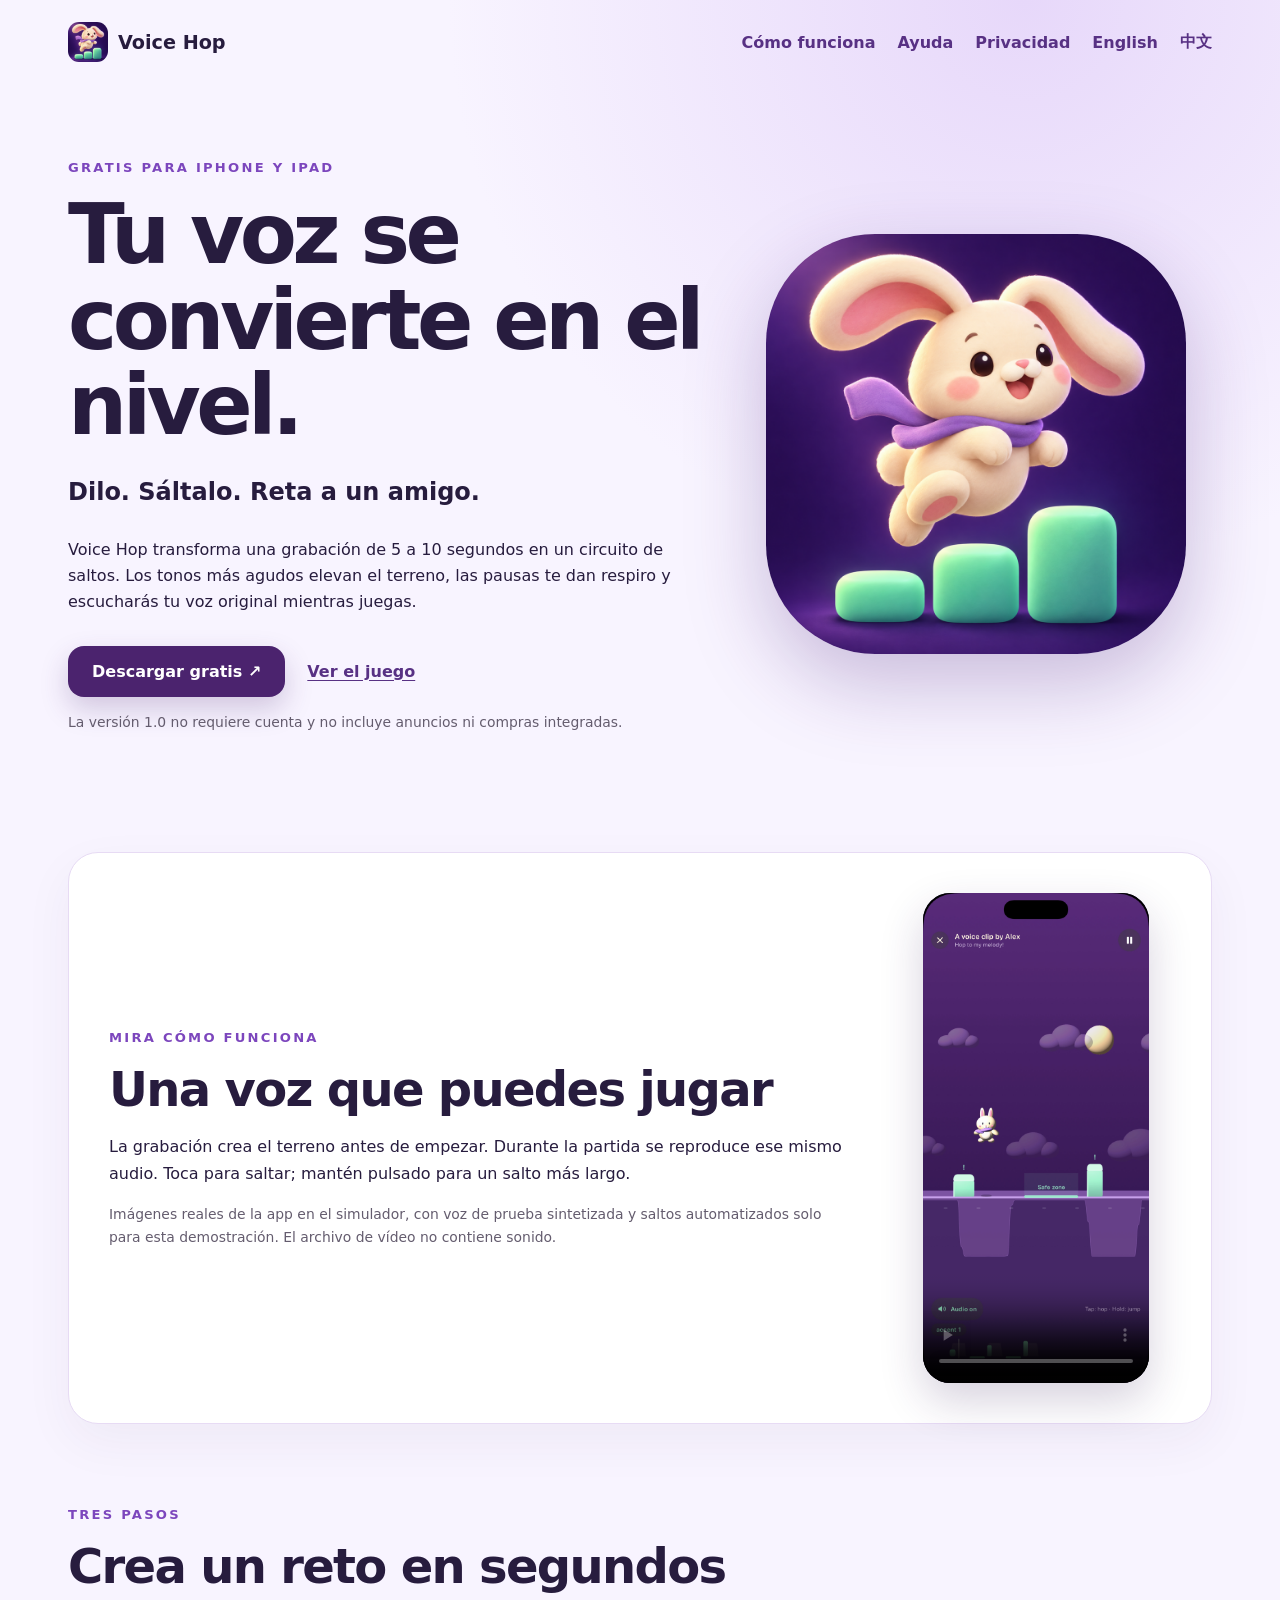
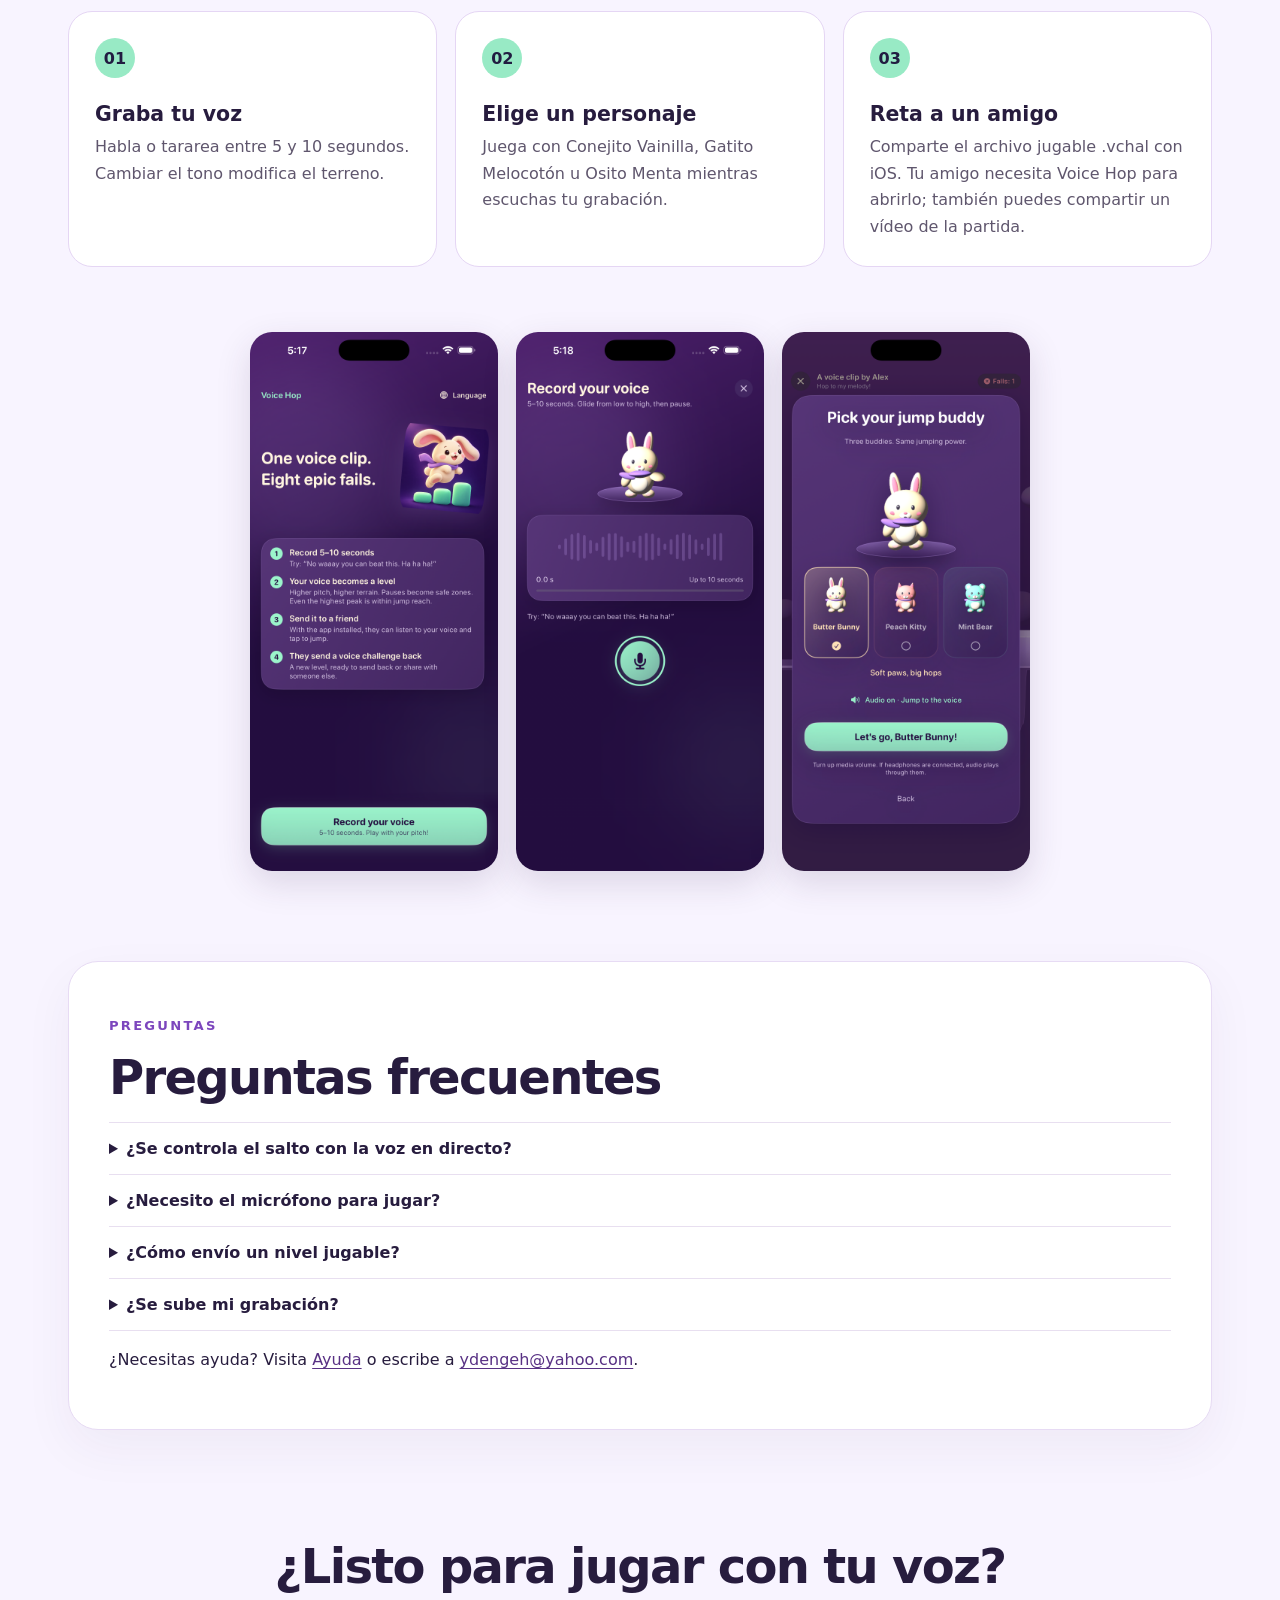
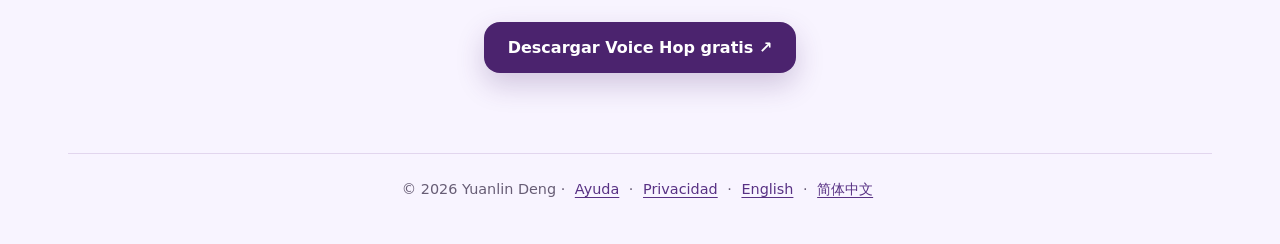
==== es/index.html @ 99a28524 "Add trilingual Voice Hop launch pages and original gameplay demo" ====
<!doctype html>
<html lang="es"><head><meta charset="utf-8"><meta name="viewport" content="width=device-width,initial-scale=1">
<title>Voice Hop — Convierte tu voz en un juego de saltos</title>
<meta name="description" content="Graba entre 5 y 10 segundos. Voice Hop convierte el tono de tu voz en un circuito de saltos, reproduce tu audio original y te permite retar a tus amigos. Gratis para iPhone y iPad.">
<link rel="canonical" href="https://lleryholmesgit.github.io/voice-hop-support/es/"><link rel="alternate" hreflang="en" href="https://lleryholmesgit.github.io/voice-hop-support/play/"><link rel="alternate" hreflang="es" href="https://lleryholmesgit.github.io/voice-hop-support/es/"><link rel="alternate" hreflang="zh-Hans" href="https://lleryholmesgit.github.io/voice-hop-support/zh/"><link rel="alternate" hreflang="x-default" href="https://lleryholmesgit.github.io/voice-hop-support/play/">
<meta property="og:type" content="website"><meta property="og:title" content="Voice Hop — Tu voz se convierte en el nivel"><meta property="og:description" content="Graba, salta y reta a un amigo. Tu tono da forma al terreno."><meta property="og:url" content="https://lleryholmesgit.github.io/voice-hop-support/es/"><meta property="og:image" content="https://lleryholmesgit.github.io/voice-hop-support/icon.png"><meta name="twitter:card" content="summary_large_image">
<link rel="icon" href="../icon.png"><link rel="stylesheet" href="../marketing.css">
<script type="application/ld+json">{"@context":"https://schema.org","@type":"MobileApplication","name":"Voice Hop","operatingSystem":"iOS, iPadOS","applicationCategory":"GameApplication","description":"Juego gratuito que convierte una grabación de voz de 5 a 10 segundos en un circuito de saltos creado a partir del tono.","image":"https://lleryholmesgit.github.io/voice-hop-support/icon.png","url":"https://apps.apple.com/us/app/voice-hop/id6814815188","downloadUrl":"https://apps.apple.com/us/app/voice-hop/id6814815188","offers":{"@type":"Offer","price":"0","priceCurrency":"USD"},"publisher":{"@type":"Person","name":"Yuanlin Deng"}}</script>
</head><body><div class="shell"><nav class="topbar" aria-label="Navegación principal"><a class="brand" href="./"><img src="../icon.png" alt="" width="40" height="40">Voice Hop</a><div><a href="#como-funciona">Cómo funciona</a><a href="../#es">Ayuda</a><a href="../privacy.html#es">Privacidad</a><a href="../play/" lang="en">English</a><a href="../zh/" lang="zh-Hans">中文</a></div></nav><main>
<section class="hero"><div class="hero-copy"><p class="eyebrow">GRATIS PARA IPHONE Y IPAD</p><h1>Tu voz se convierte en el nivel.</h1><p class="lead">Dilo. Sáltalo. Reta a un amigo.</p><p>Voice Hop transforma una grabación de 5 a 10 segundos en un circuito de saltos. Los tonos más agudos elevan el terreno, las pausas te dan respiro y escucharás tu voz original mientras juegas.</p><div class="actions"><a class="button" href="https://apps.apple.com/us/app/voice-hop/id6814815188">Descargar gratis ↗</a><a class="text-link" href="#video">Ver el juego</a></div><p class="fine">La versión 1.0 no requiere cuenta y no incluye anuncios ni compras integradas.</p></div><div class="hero-art"><img src="../icon.png" alt="Conejito Vainilla saltando por un terreno verde menta"></div></section>
<section id="video" class="panel gameplay"><div><p class="eyebrow">MIRA CÓMO FUNCIONA</p><h2>Una voz que puedes jugar</h2><p>La grabación crea el terreno antes de empezar. Durante la partida se reproduce ese mismo audio. Toca para saltar; mantén pulsado para un salto más largo.</p><p class="fine">Imágenes reales de la app en el simulador, con voz de prueba sintetizada y saltos automatizados solo para esta demostración. El archivo de vídeo no contiene sonido.</p></div><div class="video-wrap"><video controls playsinline preload="metadata" poster="../media/voice-hop-gameplay-poster.png" aria-label="Demostración de Voice Hop"><source src="../media/voice-hop-gameplay.mp4" type="video/mp4">Tu navegador no admite vídeo.</video></div></section>
<section id="como-funciona"><p class="eyebrow">TRES PASOS</p><h2>Crea un reto en segundos</h2><div class="cards"><article><span>01</span><h3>Graba tu voz</h3><p>Habla o tararea entre 5 y 10 segundos. Cambiar el tono modifica el terreno.</p></article><article><span>02</span><h3>Elige un personaje</h3><p>Juega con Conejito Vainilla, Gatito Melocotón u Osito Menta mientras escuchas tu grabación.</p></article><article><span>03</span><h3>Reta a un amigo</h3><p>Comparte el archivo jugable .vchal con iOS. Tu amigo necesita Voice Hop para abrirlo; también puedes compartir un vídeo de la partida.</p></article></div></section>
<section class="gallery" aria-label="Capturas de Voice Hop"><img src="../screenshots/01-home.png" alt="Pantalla inicial de Voice Hop"><img src="../screenshots/02-record.png" alt="Pantalla de grabación"><img src="../screenshots/03-buddies.png" alt="Selección de personajes"></section>
<section class="panel help"><p class="eyebrow">PREGUNTAS</p><h2>Preguntas frecuentes</h2><details><summary>¿Se controla el salto con la voz en directo?</summary><p>No. Primero grabas y tu voz crea el nivel. Después saltas tocando la pantalla mientras escuchas la grabación.</p></details><details><summary>¿Necesito el micrófono para jugar?</summary><p>Solo para crear un reto nuevo. Puedes jugar un reto .vchal recibido sin grabar.</p></details><details><summary>¿Cómo envío un nivel jugable?</summary><p>Comparte el archivo .vchal original mediante el menú Compartir de iOS. La otra persona necesita Voice Hop. El vídeo de repetición solo sirve para verlo.</p></details><details><summary>¿Se sube mi grabación?</summary><p>La grabación y la creación del nivel se hacen en tu dispositivo. El audio solo sale de él cuando tú decides compartirlo mediante otro servicio.</p></details><p>¿Necesitas ayuda? Visita <a href="../#es">Ayuda</a> o escribe a <a href="mailto:ydengeh@yahoo.com?subject=Voice%20Hop%20Support">ydengeh@yahoo.com</a>.</p></section>
<section class="closing"><h2>¿Listo para jugar con tu voz?</h2><a class="button" href="https://apps.apple.com/us/app/voice-hop/id6814815188">Descargar Voice Hop gratis ↗</a></section></main><footer>© 2026 Yuanlin Deng · <a href="../#es">Ayuda</a> · <a href="../privacy.html#es">Privacidad</a> · <a href="../play/">English</a> · <a href="../zh/">简体中文</a></footer></div></body></html>
---- marketing.css ----
:root{color-scheme:light;font-family:ui-rounded,system-ui,-apple-system,BlinkMacSystemFont,"Segoe UI",sans-serif;color:#271c3e;background:#f8f4ff}*{box-sizing:border-box}html{scroll-behavior:smooth}body{margin:0;background:radial-gradient(circle at 80% 0,#e7d8fa 0,transparent 36rem),#f8f4ff}a{color:#583184;text-underline-offset:3px}.shell{max-width:1200px;margin:auto;padding:0 28px}.topbar{min-height:84px;display:flex;align-items:center;justify-content:space-between;gap:20px}.topbar>div{display:flex;align-items:center;gap:22px;flex-wrap:wrap}.topbar a{text-decoration:none;font-weight:700}.brand{display:flex;align-items:center;gap:10px;font-size:1.2rem;color:#271c3e}.brand img{border-radius:11px}.hero{min-height:540px;display:grid;grid-template-columns:1.15fr .85fr;align-items:center;gap:32px;padding:60px 0 80px}.hero-copy{max-width:650px}.eyebrow{color:#7c46bd;font-size:.82rem;letter-spacing:.17em;font-weight:800}.hero h1{font-size:clamp(3.2rem,6.5vw,5.8rem);line-height:1.03;letter-spacing:-.055em;margin:12px 0 22px}.lead{font-size:1.5rem;font-weight:750}.hero-copy>p:not(.eyebrow){line-height:1.65}.hero-art{text-align:center}.hero-art img{width:min(100%,420px);border-radius:26%;box-shadow:0 30px 80px #4b237b45}.actions{display:flex;align-items:center;gap:22px;flex-wrap:wrap;margin-top:30px}.button{display:inline-flex;align-items:center;gap:10px;padding:16px 24px;border-radius:16px;color:#fff;background:#4b236e;text-decoration:none;font-weight:800;box-shadow:0 12px 28px #4b236e38}.button:hover{background:#672f98}.text-link{font-weight:750}.fine{font-size:.87rem;color:#645c6e}h2{font-size:clamp(2rem,4vw,3rem);line-height:1.13;letter-spacing:-.035em;margin:7px 0 18px}h3{font-size:1.28rem}p{line-height:1.65}.panel{border:1px solid #e7dbf4;background:#fff;border-radius:30px;padding:40px;margin:25px 0 80px;box-shadow:0 18px 50px #35204a0d}.gameplay{display:grid;grid-template-columns:1fr 270px;align-items:center;gap:48px}.video-wrap{max-width:270px;margin:auto;background:#2a154b;border-radius:27px;overflow:hidden;box-shadow:0 18px 44px #39205c33}.video-wrap video{display:block;width:100%;max-height:490px;aspect-ratio:1320/2868;object-fit:cover}.cards{display:grid;grid-template-columns:repeat(3,1fr);gap:18px}.cards article{background:#fff;border:1px solid #e5d6f4;border-radius:24px;padding:26px;min-height:220px}.cards span{display:inline-grid;place-items:center;background:#98eac5;color:#211c41;border-radius:50%;width:40px;height:40px;font-weight:900}.cards h3{margin:24px 0 8px}.cards p{margin:0;color:#5f566d}.gallery{display:grid;grid-template-columns:repeat(3,minmax(0,1fr));gap:18px;max-width:780px;margin:65px auto 90px}.gallery img{width:100%;border-radius:22px;box-shadow:0 12px 34px #35204a25}.help details{border-top:1px solid #e8dff0;padding:16px 0}.help details:last-of-type{border-bottom:1px solid #e8dff0}.help summary{font-weight:750;cursor:pointer}.closing{text-align:center;padding:22px 0 80px}.closing h2{margin-bottom:28px}footer{text-align:center;border-top:1px solid #e2d6ee;padding:26px 0 45px;color:#675d75;font-size:.9rem}footer a{margin:0 5px}section[id]{scroll-margin-top:24px}@media(max-width:760px){.shell{padding:0 18px}.topbar{align-items:flex-start;padding:16px 0}.topbar>div{gap:12px;font-size:.86rem}.hero{grid-template-columns:1fr;padding:35px 0 60px;min-height:0}.hero-art{grid-row:1;text-align:left}.hero-art img{width:126px;border-radius:28px}.hero h1{font-size:3.5rem}.panel{padding:25px;margin:20px 0 65px}.gameplay{grid-template-columns:1fr;gap:20px}.cards{grid-template-columns:1fr}.cards article{min-height:0}.gallery{gap:8px;margin:45px auto 70px}.gallery img{border-radius:10px}}@media(max-width:430px){.hero h1{font-size:3rem}.topbar{display:block}.topbar>div{margin-top:16px}.lead{font-size:1.24rem}}
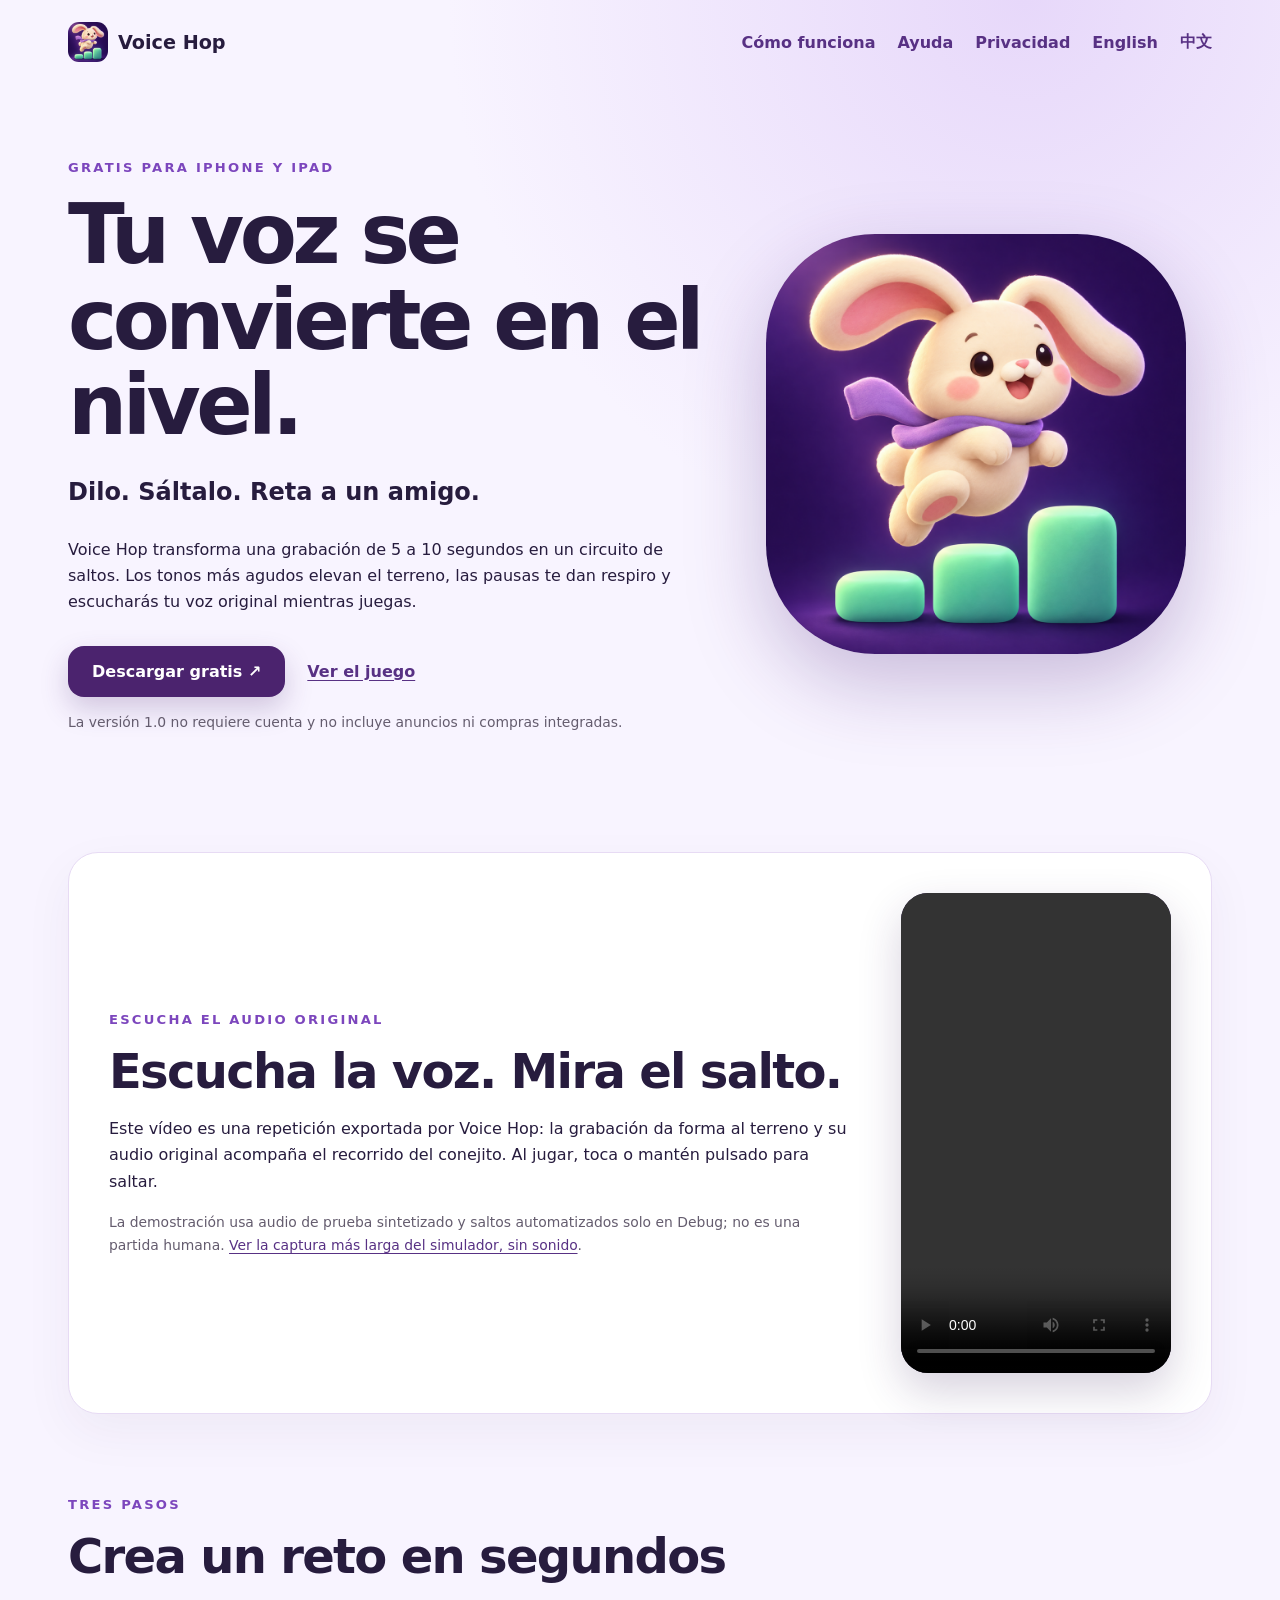
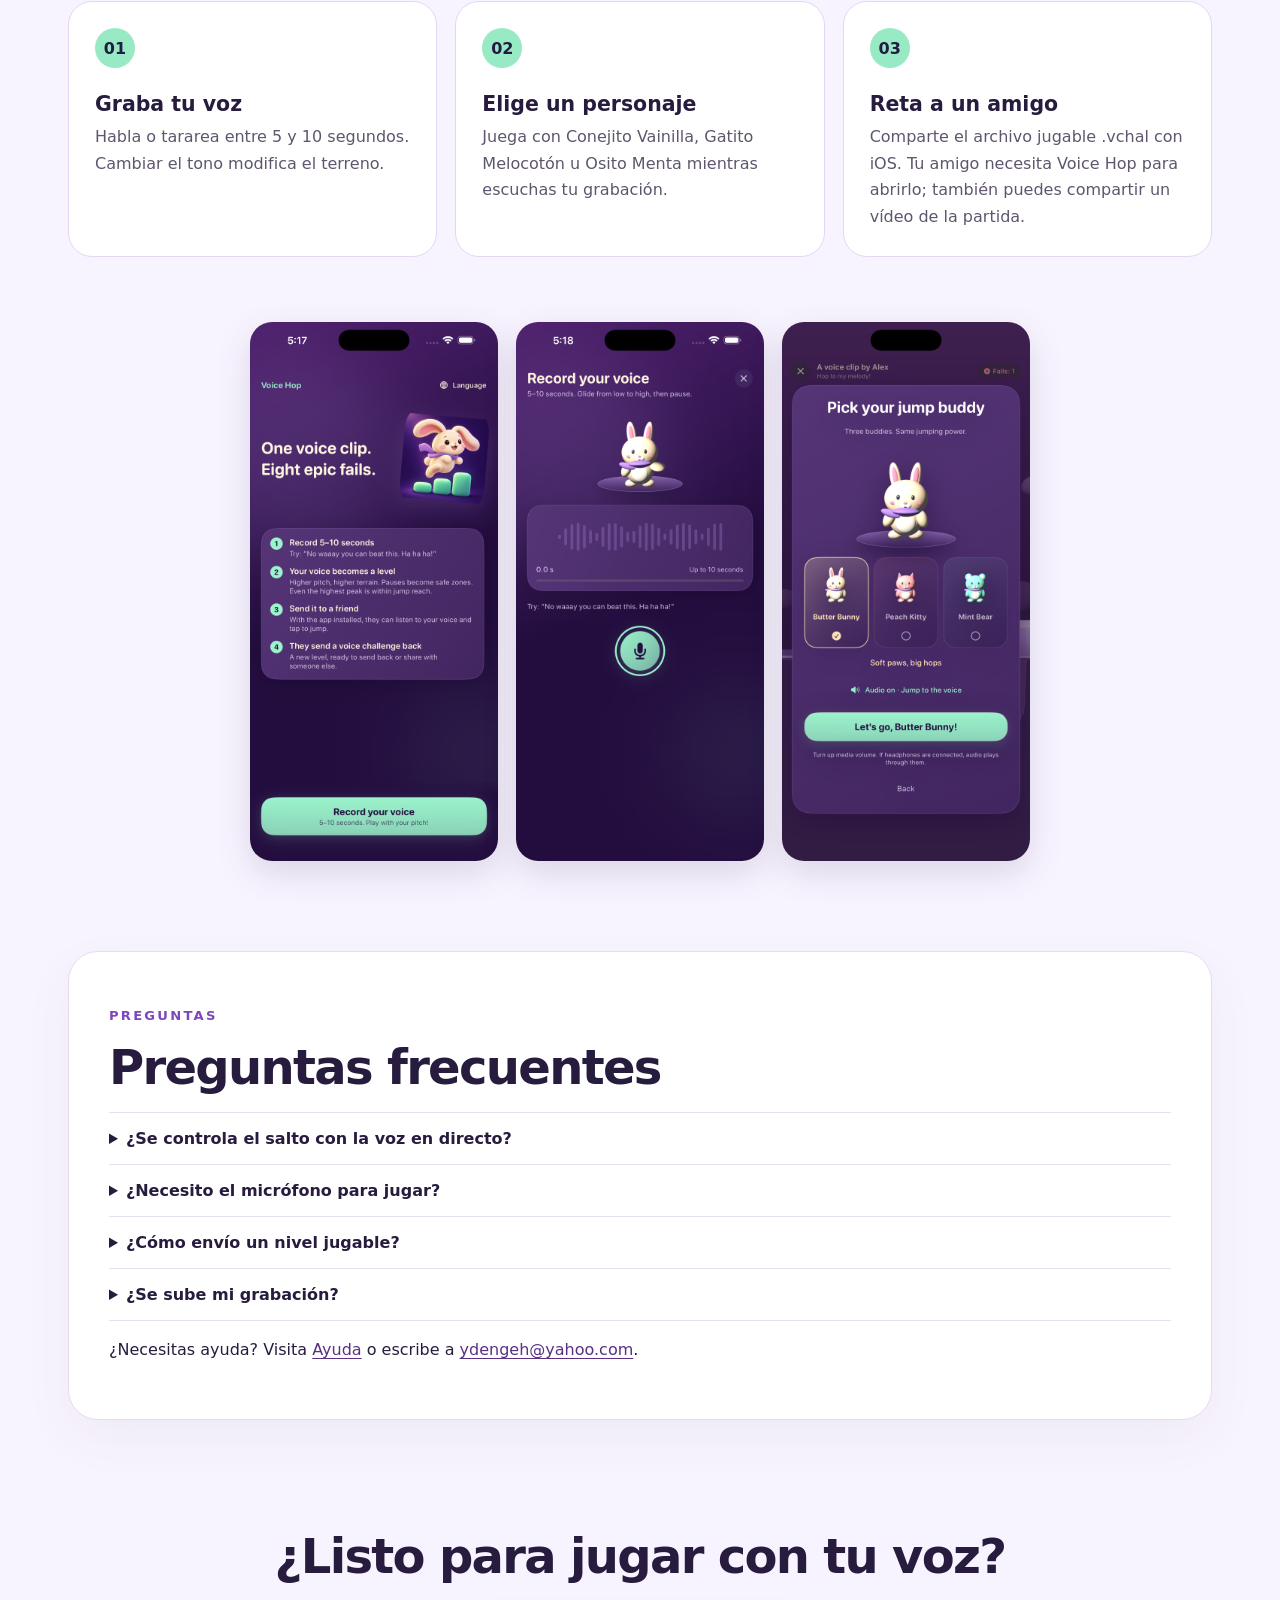
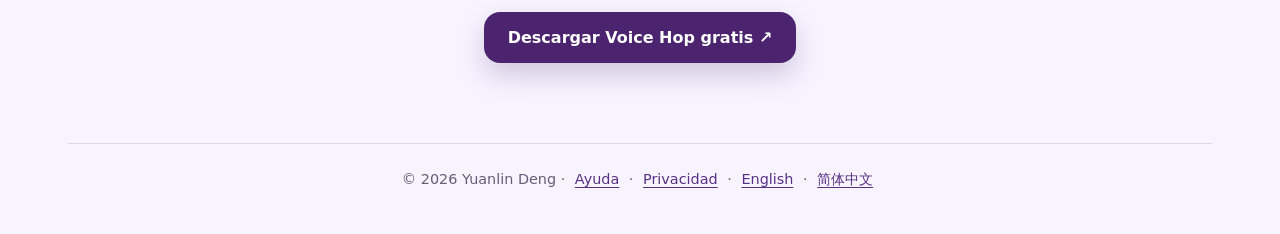
==== commit dccc9638: "Publish localized Voice Hop replays with original demo audio" ====
--- a/es/index.html
+++ b/es/index.html
@@ -4,11 +4,11 @@
 <meta name="description" content="Graba entre 5 y 10 segundos. Voice Hop convierte el tono de tu voz en un circuito de saltos, reproduce tu audio original y te permite retar a tus amigos. Gratis para iPhone y iPad.">
 <link rel="canonical" href="https://lleryholmesgit.github.io/voice-hop-support/es/"><link rel="alternate" hreflang="en" href="https://lleryholmesgit.github.io/voice-hop-support/play/"><link rel="alternate" hreflang="es" href="https://lleryholmesgit.github.io/voice-hop-support/es/"><link rel="alternate" hreflang="zh-Hans" href="https://lleryholmesgit.github.io/voice-hop-support/zh/"><link rel="alternate" hreflang="x-default" href="https://lleryholmesgit.github.io/voice-hop-support/play/">
 <meta property="og:type" content="website"><meta property="og:title" content="Voice Hop — Tu voz se convierte en el nivel"><meta property="og:description" content="Graba, salta y reta a un amigo. Tu tono da forma al terreno."><meta property="og:url" content="https://lleryholmesgit.github.io/voice-hop-support/es/"><meta property="og:image" content="https://lleryholmesgit.github.io/voice-hop-support/icon.png"><meta name="twitter:card" content="summary_large_image">
-<link rel="icon" href="../icon.png"><link rel="stylesheet" href="../marketing.css">
+<link rel="icon" href="../icon.png"><link rel="stylesheet" href="../marketing.css"><link rel="stylesheet" href="../replay.css">
 <script type="application/ld+json">{"@context":"https://schema.org","@type":"MobileApplication","name":"Voice Hop","operatingSystem":"iOS, iPadOS","applicationCategory":"GameApplication","description":"Juego gratuito que convierte una grabación de voz de 5 a 10 segundos en un circuito de saltos creado a partir del tono.","image":"https://lleryholmesgit.github.io/voice-hop-support/icon.png","url":"https://apps.apple.com/us/app/voice-hop/id6814815188","downloadUrl":"https://apps.apple.com/us/app/voice-hop/id6814815188","offers":{"@type":"Offer","price":"0","priceCurrency":"USD"},"publisher":{"@type":"Person","name":"Yuanlin Deng"}}</script>
 </head><body><div class="shell"><nav class="topbar" aria-label="Navegación principal"><a class="brand" href="./"><img src="../icon.png" alt="" width="40" height="40">Voice Hop</a><div><a href="#como-funciona">Cómo funciona</a><a href="../#es">Ayuda</a><a href="../privacy.html#es">Privacidad</a><a href="../play/" lang="en">English</a><a href="../zh/" lang="zh-Hans">中文</a></div></nav><main>
 <section class="hero"><div class="hero-copy"><p class="eyebrow">GRATIS PARA IPHONE Y IPAD</p><h1>Tu voz se convierte en el nivel.</h1><p class="lead">Dilo. Sáltalo. Reta a un amigo.</p><p>Voice Hop transforma una grabación de 5 a 10 segundos en un circuito de saltos. Los tonos más agudos elevan el terreno, las pausas te dan respiro y escucharás tu voz original mientras juegas.</p><div class="actions"><a class="button" href="https://apps.apple.com/us/app/voice-hop/id6814815188">Descargar gratis ↗</a><a class="text-link" href="#video">Ver el juego</a></div><p class="fine">La versión 1.0 no requiere cuenta y no incluye anuncios ni compras integradas.</p></div><div class="hero-art"><img src="../icon.png" alt="Conejito Vainilla saltando por un terreno verde menta"></div></section>
-<section id="video" class="panel gameplay"><div><p class="eyebrow">MIRA CÓMO FUNCIONA</p><h2>Una voz que puedes jugar</h2><p>La grabación crea el terreno antes de empezar. Durante la partida se reproduce ese mismo audio. Toca para saltar; mantén pulsado para un salto más largo.</p><p class="fine">Imágenes reales de la app en el simulador, con voz de prueba sintetizada y saltos automatizados solo para esta demostración. El archivo de vídeo no contiene sonido.</p></div><div class="video-wrap"><video controls playsinline preload="metadata" poster="../media/voice-hop-gameplay-poster.png" aria-label="Demostración de Voice Hop"><source src="../media/voice-hop-gameplay.mp4" type="video/mp4">Tu navegador no admite vídeo.</video></div></section>
+<section id="video" class="panel gameplay"><div><p class="eyebrow">ESCUCHA EL AUDIO ORIGINAL</p><h2>Escucha la voz. Mira el salto.</h2><p>Este vídeo es una repetición exportada por Voice Hop: la grabación da forma al terreno y su audio original acompaña el recorrido del conejito. Al jugar, toca o mantén pulsado para saltar.</p><p class="fine">La demostración usa audio de prueba sintetizado y saltos automatizados solo en Debug; no es una partida humana. <a href="../media/voice-hop-gameplay.mp4">Ver la captura más larga del simulador, sin sonido</a>.</p></div><div class="video-wrap replay-video"><video controls playsinline preload="metadata" aria-label="Repetición de Voice Hop con audio de prueba original"><source src="../media/voice-hop-replay-es.mp4" type="video/mp4">Tu navegador no admite vídeo.</video></div></section>
 <section id="como-funciona"><p class="eyebrow">TRES PASOS</p><h2>Crea un reto en segundos</h2><div class="cards"><article><span>01</span><h3>Graba tu voz</h3><p>Habla o tararea entre 5 y 10 segundos. Cambiar el tono modifica el terreno.</p></article><article><span>02</span><h3>Elige un personaje</h3><p>Juega con Conejito Vainilla, Gatito Melocotón u Osito Menta mientras escuchas tu grabación.</p></article><article><span>03</span><h3>Reta a un amigo</h3><p>Comparte el archivo jugable .vchal con iOS. Tu amigo necesita Voice Hop para abrirlo; también puedes compartir un vídeo de la partida.</p></article></div></section>
 <section class="gallery" aria-label="Capturas de Voice Hop"><img src="../screenshots/01-home.png" alt="Pantalla inicial de Voice Hop"><img src="../screenshots/02-record.png" alt="Pantalla de grabación"><img src="../screenshots/03-buddies.png" alt="Selección de personajes"></section>
 <section class="panel help"><p class="eyebrow">PREGUNTAS</p><h2>Preguntas frecuentes</h2><details><summary>¿Se controla el salto con la voz en directo?</summary><p>No. Primero grabas y tu voz crea el nivel. Después saltas tocando la pantalla mientras escuchas la grabación.</p></details><details><summary>¿Necesito el micrófono para jugar?</summary><p>Solo para crear un reto nuevo. Puedes jugar un reto .vchal recibido sin grabar.</p></details><details><summary>¿Cómo envío un nivel jugable?</summary><p>Comparte el archivo .vchal original mediante el menú Compartir de iOS. La otra persona necesita Voice Hop. El vídeo de repetición solo sirve para verlo.</p></details><details><summary>¿Se sube mi grabación?</summary><p>La grabación y la creación del nivel se hacen en tu dispositivo. El audio solo sale de él cuando tú decides compartirlo mediante otro servicio.</p></details><p>¿Necesitas ayuda? Visita <a href="../#es">Ayuda</a> o escribe a <a href="mailto:ydengeh@yahoo.com?subject=Voice%20Hop%20Support">ydengeh@yahoo.com</a>.</p></section>
--- a/replay.css
+++ b/replay.css
@@ -0,0 +1,3 @@
+.replay-video video {
+  aspect-ratio: 9 / 16;
+}
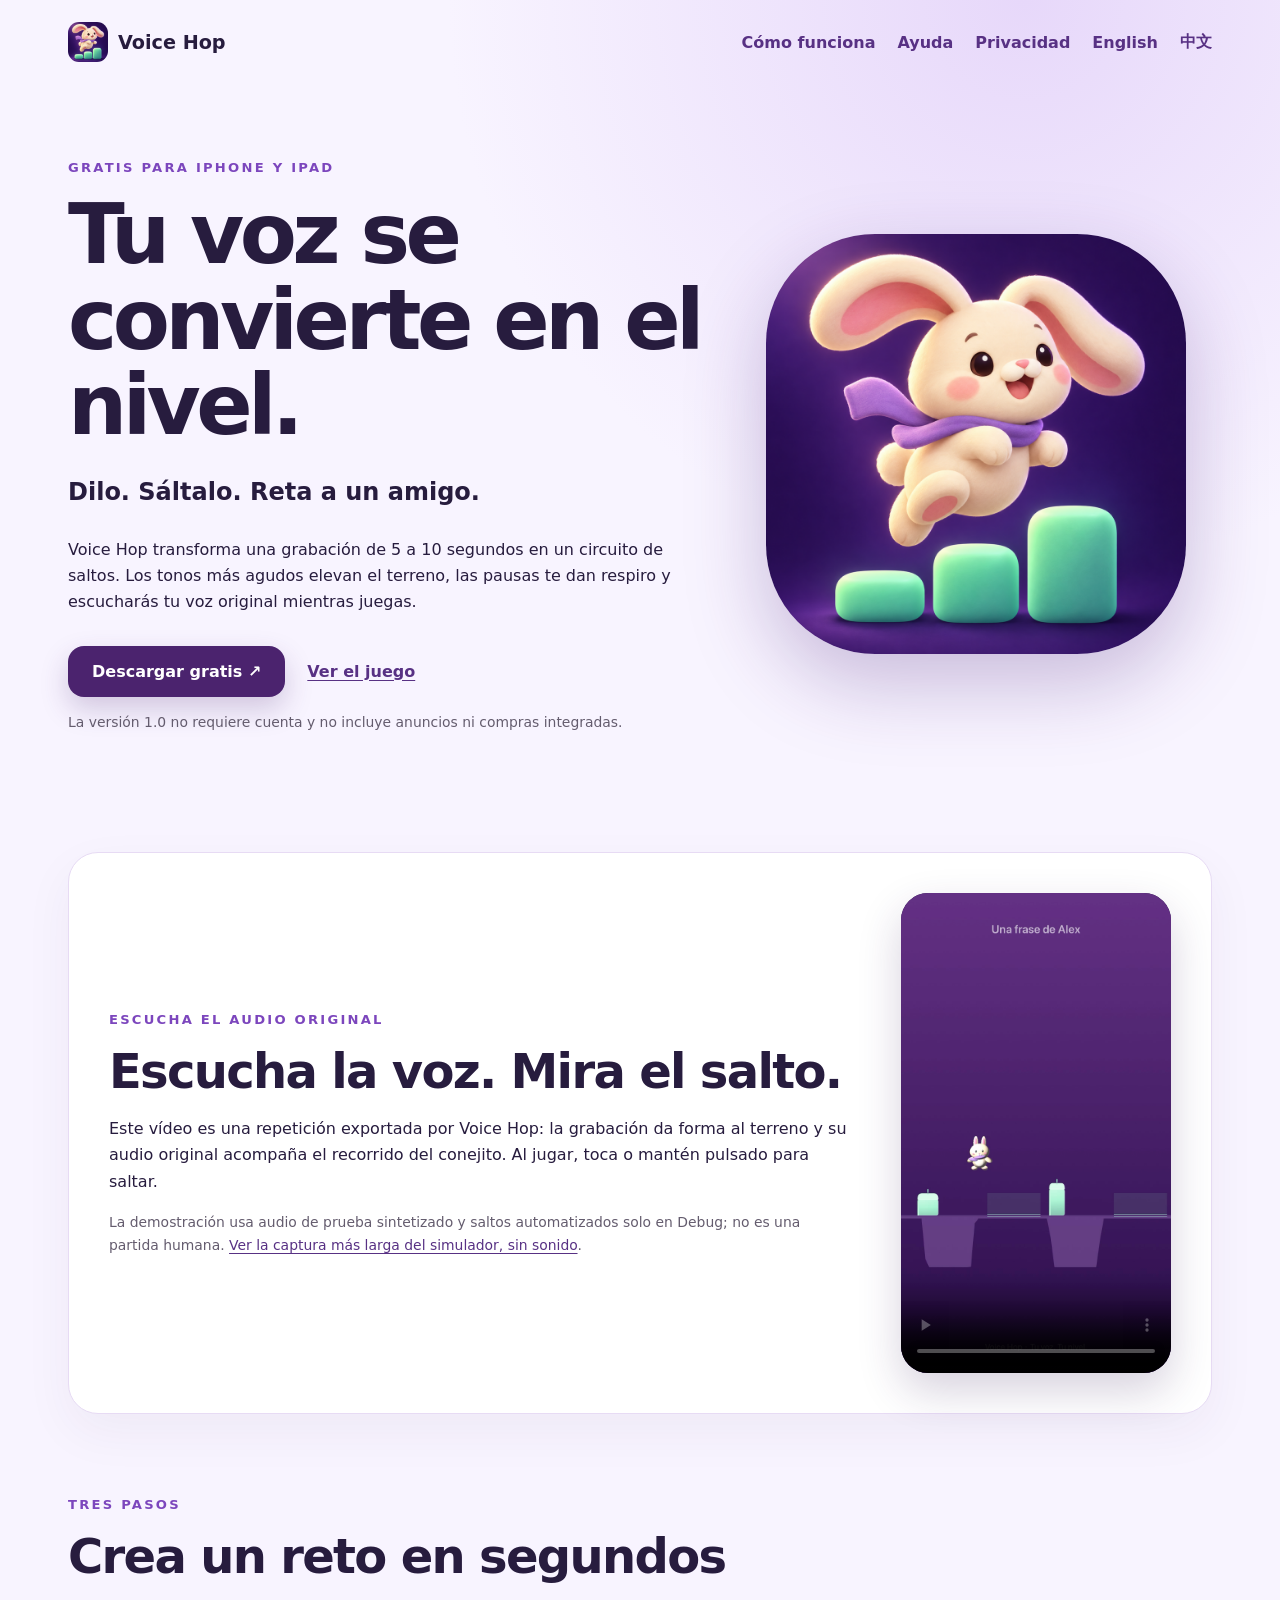
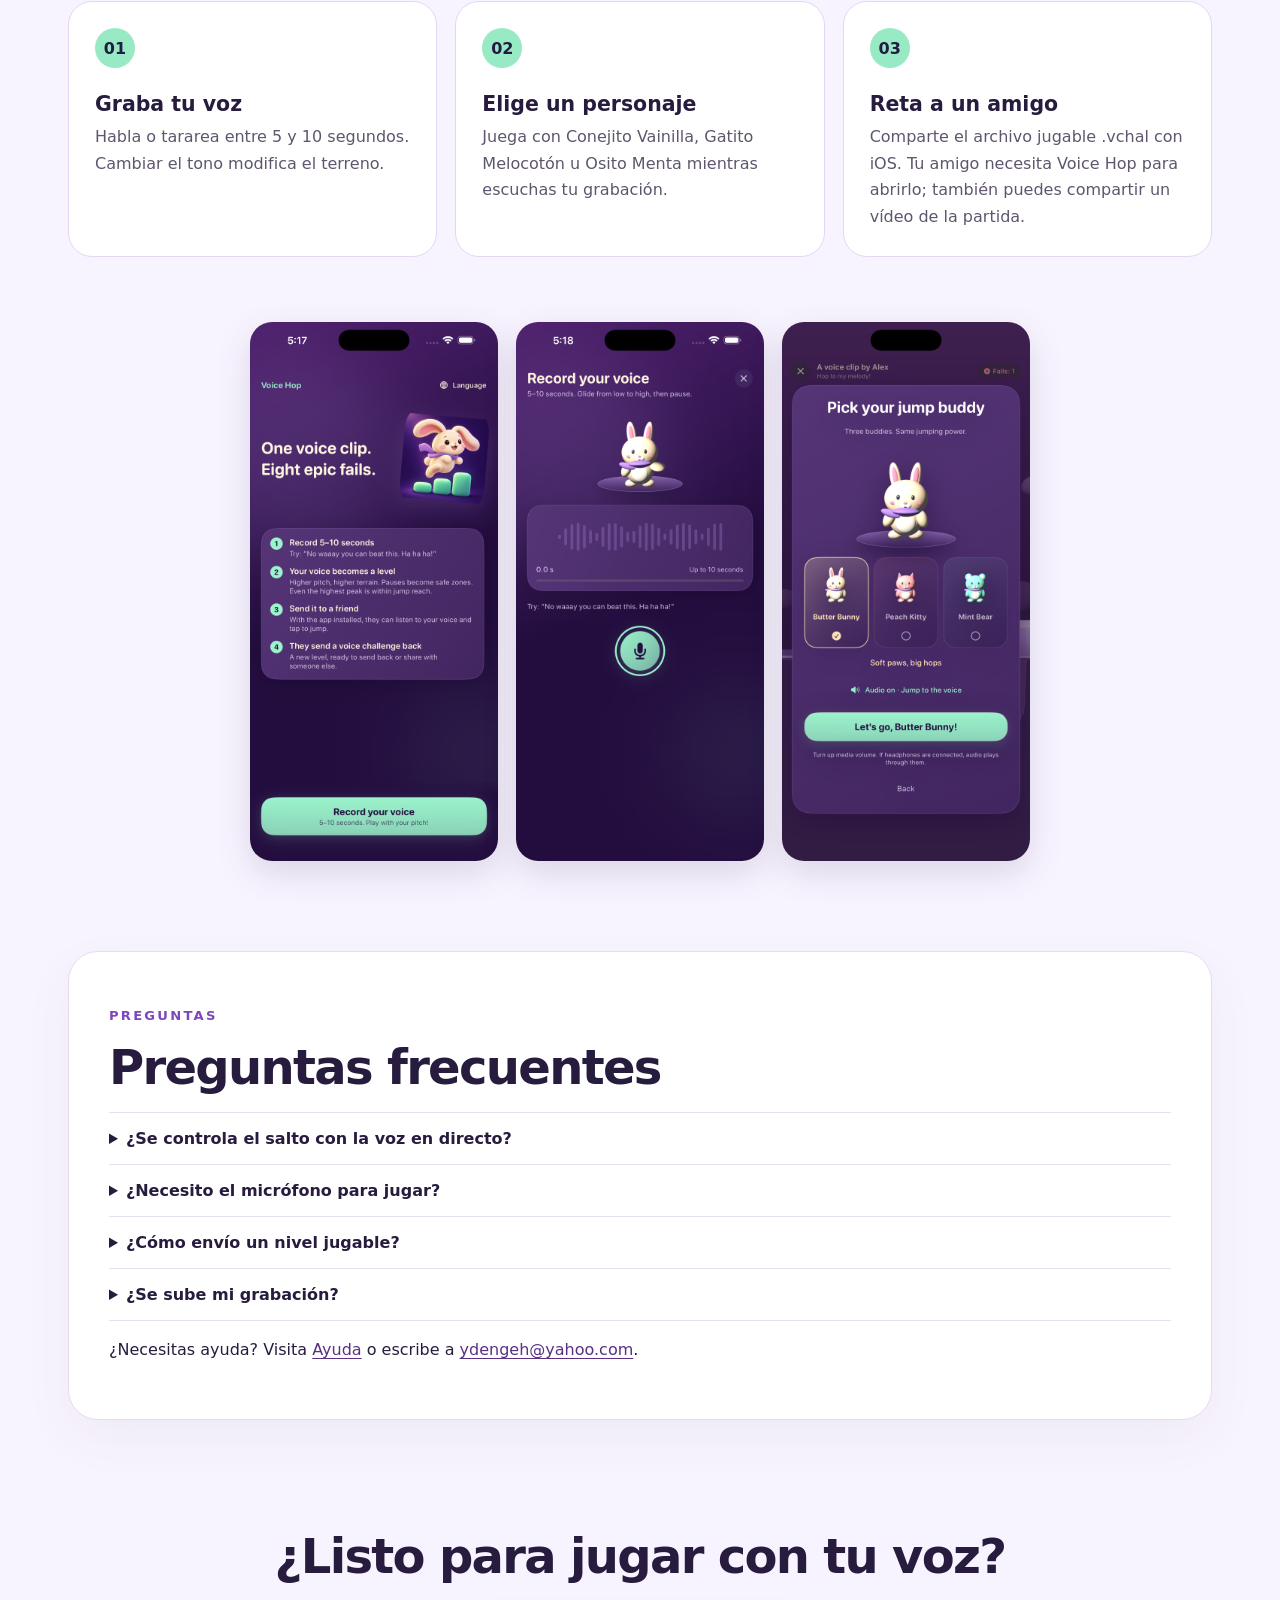
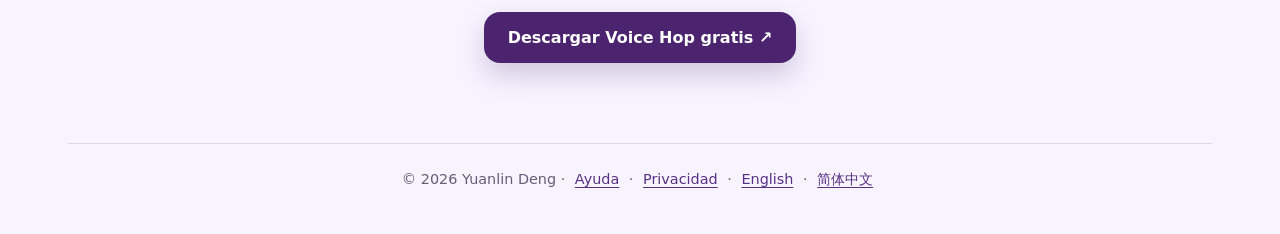
==== commit 8418f0f0: "Show gameplay poster frames before localized replay playback" ====
--- a/es/index.html
+++ b/es/index.html
@@ -8,7 +8,7 @@
 <script type="application/ld+json">{"@context":"https://schema.org","@type":"MobileApplication","name":"Voice Hop","operatingSystem":"iOS, iPadOS","applicationCategory":"GameApplication","description":"Juego gratuito que convierte una grabación de voz de 5 a 10 segundos en un circuito de saltos creado a partir del tono.","image":"https://lleryholmesgit.github.io/voice-hop-support/icon.png","url":"https://apps.apple.com/us/app/voice-hop/id6814815188","downloadUrl":"https://apps.apple.com/us/app/voice-hop/id6814815188","offers":{"@type":"Offer","price":"0","priceCurrency":"USD"},"publisher":{"@type":"Person","name":"Yuanlin Deng"}}</script>
 </head><body><div class="shell"><nav class="topbar" aria-label="Navegación principal"><a class="brand" href="./"><img src="../icon.png" alt="" width="40" height="40">Voice Hop</a><div><a href="#como-funciona">Cómo funciona</a><a href="../#es">Ayuda</a><a href="../privacy.html#es">Privacidad</a><a href="../play/" lang="en">English</a><a href="../zh/" lang="zh-Hans">中文</a></div></nav><main>
 <section class="hero"><div class="hero-copy"><p class="eyebrow">GRATIS PARA IPHONE Y IPAD</p><h1>Tu voz se convierte en el nivel.</h1><p class="lead">Dilo. Sáltalo. Reta a un amigo.</p><p>Voice Hop transforma una grabación de 5 a 10 segundos en un circuito de saltos. Los tonos más agudos elevan el terreno, las pausas te dan respiro y escucharás tu voz original mientras juegas.</p><div class="actions"><a class="button" href="https://apps.apple.com/us/app/voice-hop/id6814815188">Descargar gratis ↗</a><a class="text-link" href="#video">Ver el juego</a></div><p class="fine">La versión 1.0 no requiere cuenta y no incluye anuncios ni compras integradas.</p></div><div class="hero-art"><img src="../icon.png" alt="Conejito Vainilla saltando por un terreno verde menta"></div></section>
-<section id="video" class="panel gameplay"><div><p class="eyebrow">ESCUCHA EL AUDIO ORIGINAL</p><h2>Escucha la voz. Mira el salto.</h2><p>Este vídeo es una repetición exportada por Voice Hop: la grabación da forma al terreno y su audio original acompaña el recorrido del conejito. Al jugar, toca o mantén pulsado para saltar.</p><p class="fine">La demostración usa audio de prueba sintetizado y saltos automatizados solo en Debug; no es una partida humana. <a href="../media/voice-hop-gameplay.mp4">Ver la captura más larga del simulador, sin sonido</a>.</p></div><div class="video-wrap replay-video"><video controls playsinline preload="metadata" aria-label="Repetición de Voice Hop con audio de prueba original"><source src="../media/voice-hop-replay-es.mp4" type="video/mp4">Tu navegador no admite vídeo.</video></div></section>
+<section id="video" class="panel gameplay"><div><p class="eyebrow">ESCUCHA EL AUDIO ORIGINAL</p><h2>Escucha la voz. Mira el salto.</h2><p>Este vídeo es una repetición exportada por Voice Hop: la grabación da forma al terreno y su audio original acompaña el recorrido del conejito. Al jugar, toca o mantén pulsado para saltar.</p><p class="fine">La demostración usa audio de prueba sintetizado y saltos automatizados solo en Debug; no es una partida humana. <a href="../media/voice-hop-gameplay.mp4">Ver la captura más larga del simulador, sin sonido</a>.</p></div><div class="video-wrap replay-video"><video controls playsinline preload="metadata" poster="../media/voice-hop-replay-es-poster.png" aria-label="Repetición de Voice Hop con audio de prueba original"><source src="../media/voice-hop-replay-es.mp4" type="video/mp4">Tu navegador no admite vídeo.</video></div></section>
 <section id="como-funciona"><p class="eyebrow">TRES PASOS</p><h2>Crea un reto en segundos</h2><div class="cards"><article><span>01</span><h3>Graba tu voz</h3><p>Habla o tararea entre 5 y 10 segundos. Cambiar el tono modifica el terreno.</p></article><article><span>02</span><h3>Elige un personaje</h3><p>Juega con Conejito Vainilla, Gatito Melocotón u Osito Menta mientras escuchas tu grabación.</p></article><article><span>03</span><h3>Reta a un amigo</h3><p>Comparte el archivo jugable .vchal con iOS. Tu amigo necesita Voice Hop para abrirlo; también puedes compartir un vídeo de la partida.</p></article></div></section>
 <section class="gallery" aria-label="Capturas de Voice Hop"><img src="../screenshots/01-home.png" alt="Pantalla inicial de Voice Hop"><img src="../screenshots/02-record.png" alt="Pantalla de grabación"><img src="../screenshots/03-buddies.png" alt="Selección de personajes"></section>
 <section class="panel help"><p class="eyebrow">PREGUNTAS</p><h2>Preguntas frecuentes</h2><details><summary>¿Se controla el salto con la voz en directo?</summary><p>No. Primero grabas y tu voz crea el nivel. Después saltas tocando la pantalla mientras escuchas la grabación.</p></details><details><summary>¿Necesito el micrófono para jugar?</summary><p>Solo para crear un reto nuevo. Puedes jugar un reto .vchal recibido sin grabar.</p></details><details><summary>¿Cómo envío un nivel jugable?</summary><p>Comparte el archivo .vchal original mediante el menú Compartir de iOS. La otra persona necesita Voice Hop. El vídeo de repetición solo sirve para verlo.</p></details><details><summary>¿Se sube mi grabación?</summary><p>La grabación y la creación del nivel se hacen en tu dispositivo. El audio solo sale de él cuando tú decides compartirlo mediante otro servicio.</p></details><p>¿Necesitas ayuda? Visita <a href="../#es">Ayuda</a> o escribe a <a href="mailto:ydengeh@yahoo.com?subject=Voice%20Hop%20Support">ydengeh@yahoo.com</a>.</p></section>
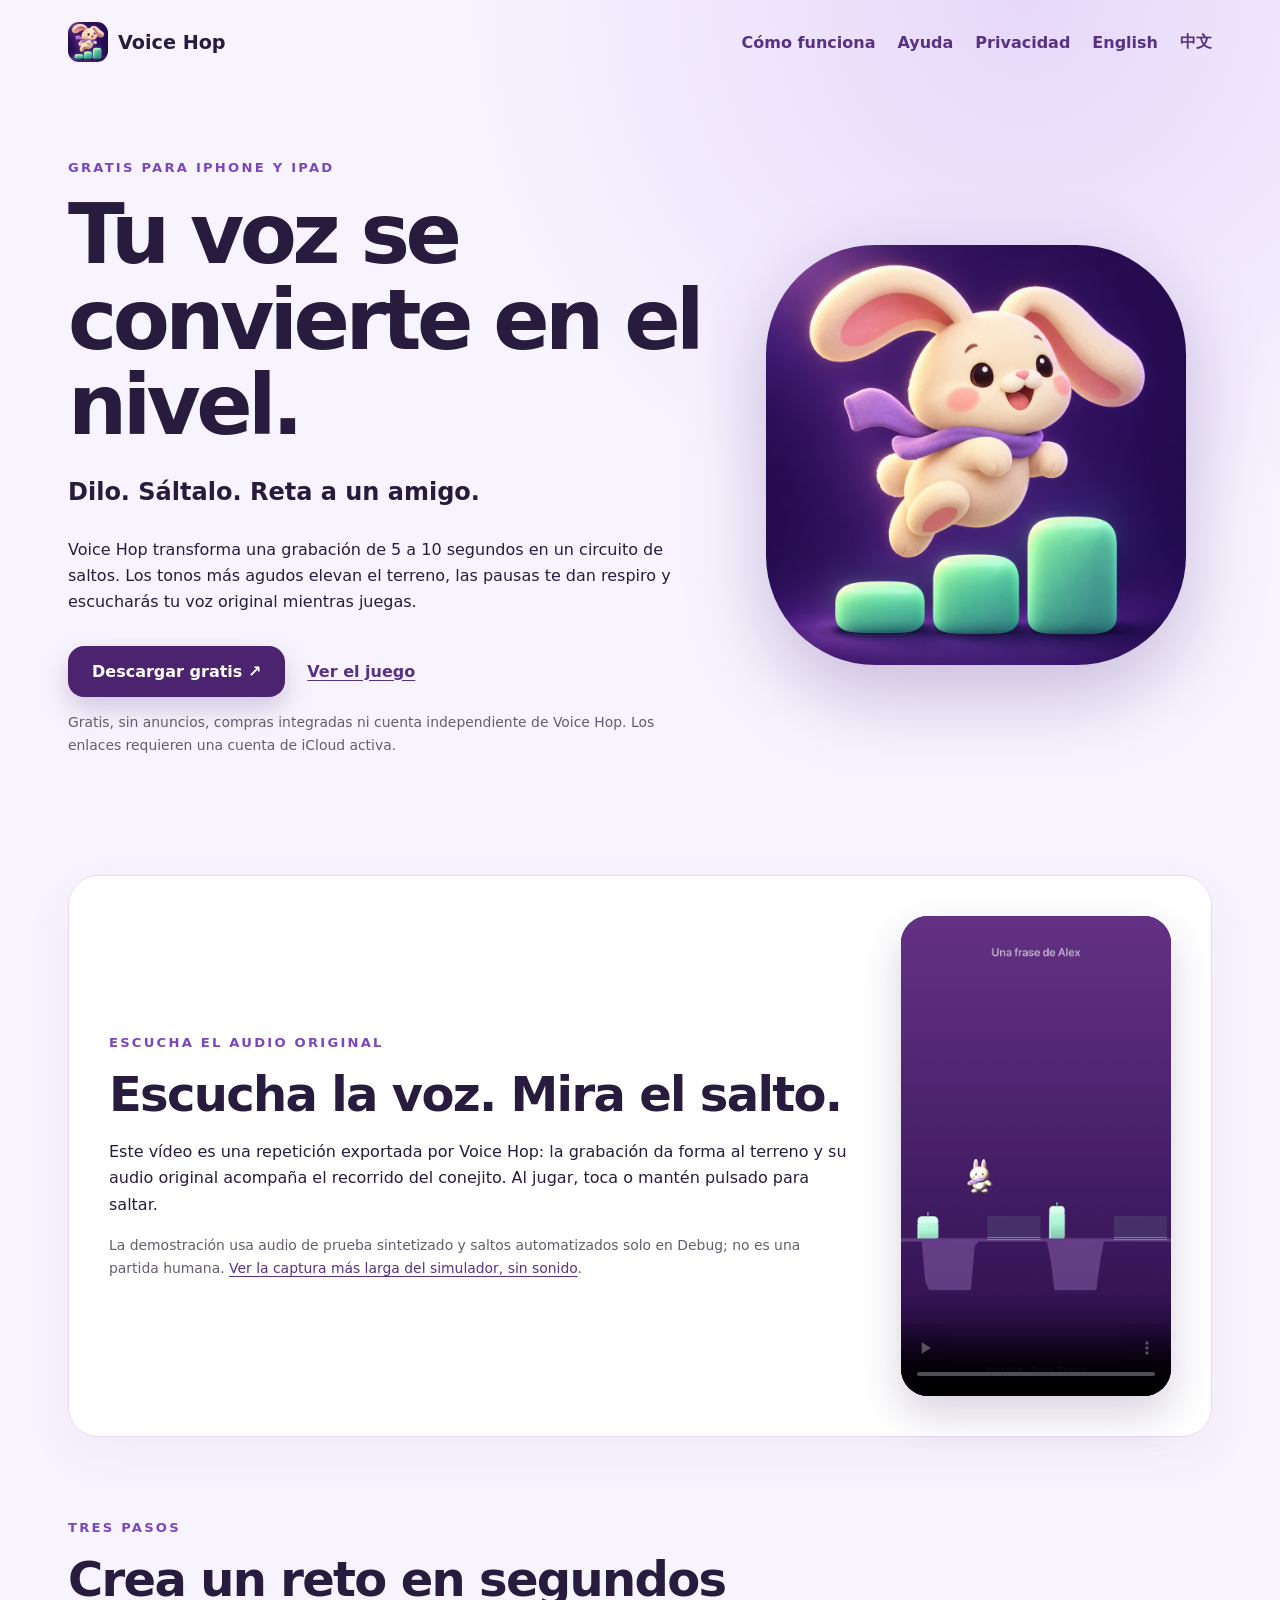
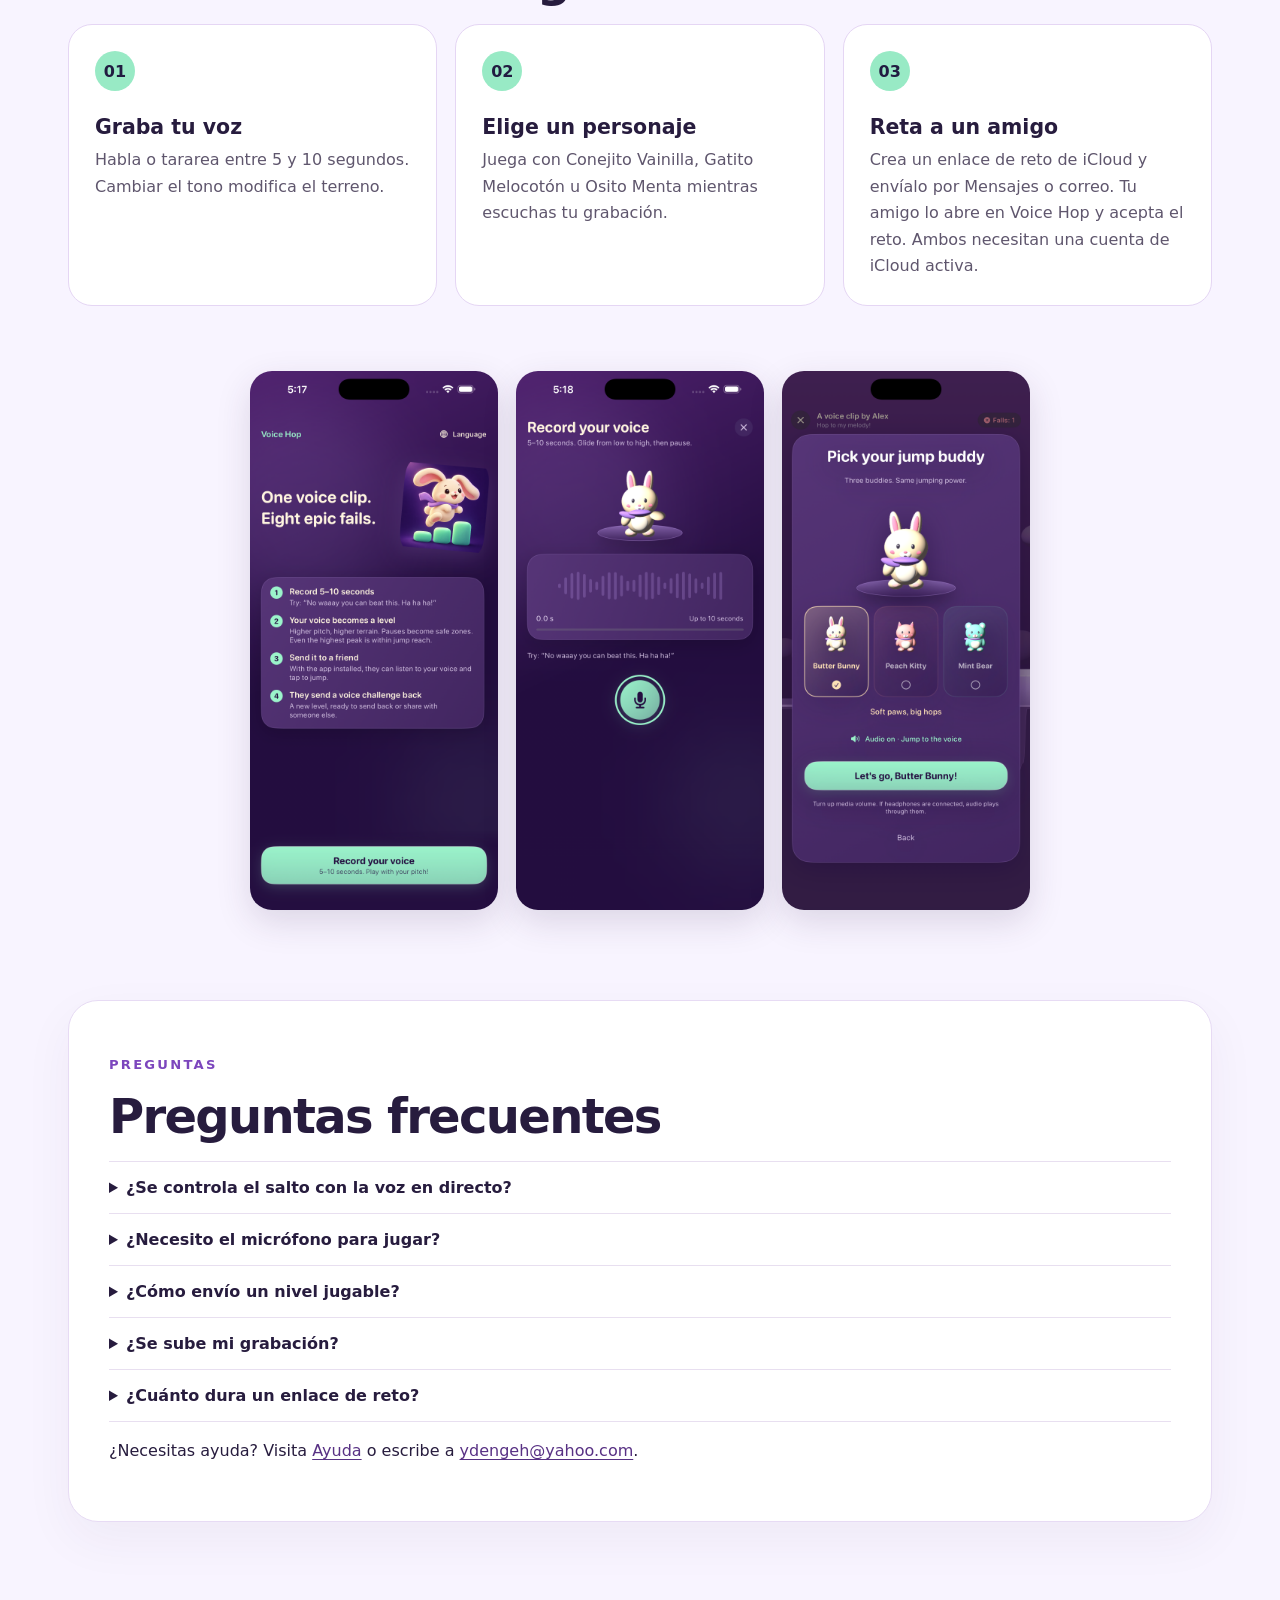
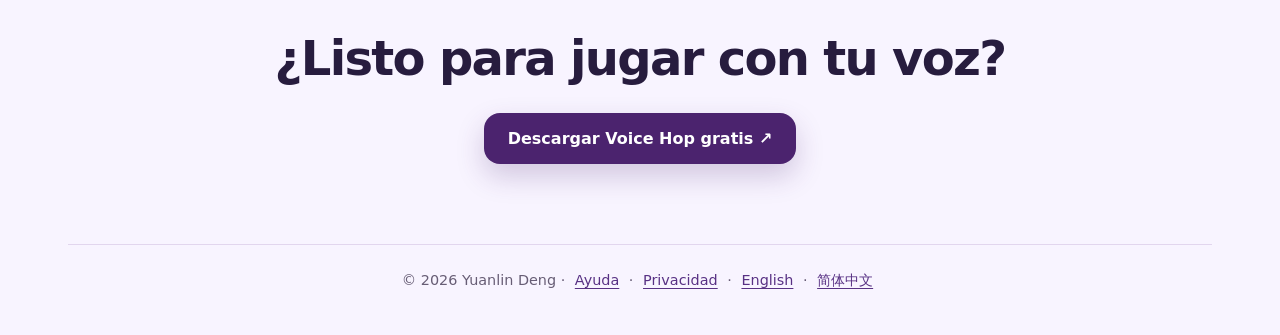
==== commit 54769177: "Document iCloud challenge sharing and retention" ====
--- a/es/index.html
+++ b/es/index.html
@@ -6,10 +6,11 @@
 <meta property="og:type" content="website"><meta property="og:title" content="Voice Hop — Tu voz se convierte en el nivel"><meta property="og:description" content="Graba, salta y reta a un amigo. Tu tono da forma al terreno."><meta property="og:url" content="https://lleryholmesgit.github.io/voice-hop-support/es/"><meta property="og:image" content="https://lleryholmesgit.github.io/voice-hop-support/icon.png"><meta name="twitter:card" content="summary_large_image">
 <link rel="icon" href="../icon.png"><link rel="stylesheet" href="../marketing.css"><link rel="stylesheet" href="../replay.css">
 <script type="application/ld+json">{"@context":"https://schema.org","@type":"MobileApplication","name":"Voice Hop","operatingSystem":"iOS, iPadOS","applicationCategory":"GameApplication","description":"Juego gratuito que convierte una grabación de voz de 5 a 10 segundos en un circuito de saltos creado a partir del tono.","image":"https://lleryholmesgit.github.io/voice-hop-support/icon.png","url":"https://apps.apple.com/us/app/voice-hop/id6814815188","downloadUrl":"https://apps.apple.com/us/app/voice-hop/id6814815188","offers":{"@type":"Offer","price":"0","priceCurrency":"USD"},"publisher":{"@type":"Person","name":"Yuanlin Deng"}}</script>
+<script type="application/ld+json">{"@context":"https://schema.org","@type":"VideoObject","name":"Repetición de Voice Hop en español con audio de prueba original","description":"Repetición corta exportada por Voice Hop con audio de prueba sintetizado y saltos automatizados solo en Debug; no es una partida humana.","thumbnailUrl":"https://lleryholmesgit.github.io/voice-hop-support/media/voice-hop-replay-es-poster.png","uploadDate":"2026-10-03T13:23:45Z","duration":"PT4.17S","contentUrl":"https://lleryholmesgit.github.io/voice-hop-support/media/voice-hop-replay-es.mp4","inLanguage":"es"}</script>
 </head><body><div class="shell"><nav class="topbar" aria-label="Navegación principal"><a class="brand" href="./"><img src="../icon.png" alt="" width="40" height="40">Voice Hop</a><div><a href="#como-funciona">Cómo funciona</a><a href="../#es">Ayuda</a><a href="../privacy.html#es">Privacidad</a><a href="../play/" lang="en">English</a><a href="../zh/" lang="zh-Hans">中文</a></div></nav><main>
-<section class="hero"><div class="hero-copy"><p class="eyebrow">GRATIS PARA IPHONE Y IPAD</p><h1>Tu voz se convierte en el nivel.</h1><p class="lead">Dilo. Sáltalo. Reta a un amigo.</p><p>Voice Hop transforma una grabación de 5 a 10 segundos en un circuito de saltos. Los tonos más agudos elevan el terreno, las pausas te dan respiro y escucharás tu voz original mientras juegas.</p><div class="actions"><a class="button" href="https://apps.apple.com/us/app/voice-hop/id6814815188">Descargar gratis ↗</a><a class="text-link" href="#video">Ver el juego</a></div><p class="fine">La versión 1.0 no requiere cuenta y no incluye anuncios ni compras integradas.</p></div><div class="hero-art"><img src="../icon.png" alt="Conejito Vainilla saltando por un terreno verde menta"></div></section>
+<section class="hero"><div class="hero-copy"><p class="eyebrow">GRATIS PARA IPHONE Y IPAD</p><h1>Tu voz se convierte en el nivel.</h1><p class="lead">Dilo. Sáltalo. Reta a un amigo.</p><p>Voice Hop transforma una grabación de 5 a 10 segundos en un circuito de saltos. Los tonos más agudos elevan el terreno, las pausas te dan respiro y escucharás tu voz original mientras juegas.</p><div class="actions"><a class="button" href="https://apps.apple.com/us/app/voice-hop/id6814815188">Descargar gratis ↗</a><a class="text-link" href="#video">Ver el juego</a></div><p class="fine">Gratis, sin anuncios, compras integradas ni cuenta independiente de Voice Hop. Los enlaces requieren una cuenta de iCloud activa.</p></div><div class="hero-art"><img src="../icon.png" alt="Conejito Vainilla saltando por un terreno verde menta"></div></section>
 <section id="video" class="panel gameplay"><div><p class="eyebrow">ESCUCHA EL AUDIO ORIGINAL</p><h2>Escucha la voz. Mira el salto.</h2><p>Este vídeo es una repetición exportada por Voice Hop: la grabación da forma al terreno y su audio original acompaña el recorrido del conejito. Al jugar, toca o mantén pulsado para saltar.</p><p class="fine">La demostración usa audio de prueba sintetizado y saltos automatizados solo en Debug; no es una partida humana. <a href="../media/voice-hop-gameplay.mp4">Ver la captura más larga del simulador, sin sonido</a>.</p></div><div class="video-wrap replay-video"><video controls playsinline preload="metadata" poster="../media/voice-hop-replay-es-poster.png" aria-label="Repetición de Voice Hop con audio de prueba original"><source src="../media/voice-hop-replay-es.mp4" type="video/mp4">Tu navegador no admite vídeo.</video></div></section>
-<section id="como-funciona"><p class="eyebrow">TRES PASOS</p><h2>Crea un reto en segundos</h2><div class="cards"><article><span>01</span><h3>Graba tu voz</h3><p>Habla o tararea entre 5 y 10 segundos. Cambiar el tono modifica el terreno.</p></article><article><span>02</span><h3>Elige un personaje</h3><p>Juega con Conejito Vainilla, Gatito Melocotón u Osito Menta mientras escuchas tu grabación.</p></article><article><span>03</span><h3>Reta a un amigo</h3><p>Comparte el archivo jugable .vchal con iOS. Tu amigo necesita Voice Hop para abrirlo; también puedes compartir un vídeo de la partida.</p></article></div></section>
+<section id="como-funciona"><p class="eyebrow">TRES PASOS</p><h2>Crea un reto en segundos</h2><div class="cards"><article><span>01</span><h3>Graba tu voz</h3><p>Habla o tararea entre 5 y 10 segundos. Cambiar el tono modifica el terreno.</p></article><article><span>02</span><h3>Elige un personaje</h3><p>Juega con Conejito Vainilla, Gatito Melocotón u Osito Menta mientras escuchas tu grabación.</p></article><article><span>03</span><h3>Reta a un amigo</h3><p>Crea un enlace de reto de iCloud y envíalo por Mensajes o correo. Tu amigo lo abre en Voice Hop y acepta el reto. Ambos necesitan una cuenta de iCloud activa.</p></article></div></section>
 <section class="gallery" aria-label="Capturas de Voice Hop"><img src="../screenshots/01-home.png" alt="Pantalla inicial de Voice Hop"><img src="../screenshots/02-record.png" alt="Pantalla de grabación"><img src="../screenshots/03-buddies.png" alt="Selección de personajes"></section>
-<section class="panel help"><p class="eyebrow">PREGUNTAS</p><h2>Preguntas frecuentes</h2><details><summary>¿Se controla el salto con la voz en directo?</summary><p>No. Primero grabas y tu voz crea el nivel. Después saltas tocando la pantalla mientras escuchas la grabación.</p></details><details><summary>¿Necesito el micrófono para jugar?</summary><p>Solo para crear un reto nuevo. Puedes jugar un reto .vchal recibido sin grabar.</p></details><details><summary>¿Cómo envío un nivel jugable?</summary><p>Comparte el archivo .vchal original mediante el menú Compartir de iOS. La otra persona necesita Voice Hop. El vídeo de repetición solo sirve para verlo.</p></details><details><summary>¿Se sube mi grabación?</summary><p>La grabación y la creación del nivel se hacen en tu dispositivo. El audio solo sale de él cuando tú decides compartirlo mediante otro servicio.</p></details><p>¿Necesitas ayuda? Visita <a href="../#es">Ayuda</a> o escribe a <a href="mailto:ydengeh@yahoo.com?subject=Voice%20Hop%20Support">ydengeh@yahoo.com</a>.</p></section>
+<section class="panel help"><p class="eyebrow">PREGUNTAS</p><h2>Preguntas frecuentes</h2><details><summary>¿Se controla el salto con la voz en directo?</summary><p>No. Primero grabas y tu voz crea el nivel. Después saltas tocando la pantalla mientras escuchas la grabación.</p></details><details><summary>¿Necesito el micrófono para jugar?</summary><p>Solo para crear un reto nuevo. Puedes jugar un reto recibido de un amigo sin grabar.</p></details><details><summary>¿Cómo envío un nivel jugable?</summary><p>Crea un enlace para subir el reto a iCloud y compártelo. El destinatario necesita Voice Hop y una cuenta de iCloud activa. Si no tiene la app, debe instalarla, volver al mensaje y tocar el mismo enlace; no se importa automáticamente al instalarla. Como alternativa, envía el ZIP original por correo, guárdalo en Archivos e impórtalo desde Voice Hop. Un vídeo solo sirve para verlo.</p></details><details><summary>¿Se sube mi grabación?</summary><p>La grabación y la creación del nivel se hacen en tu dispositivo. Crear un enlace sube el audio original, el nivel, el nombre visible y el título del reto a tu base de datos privada de iCloud. Cualquiera con el enlace de solo lectura y una cuenta de iCloud activa puede recibir, guardar o reenviar el reto. Otros servicios reciben los archivos que decides enviar. Consulta los detalles en nuestra política de privacidad.</p></details><details><summary>¿Cuánto dura un enlace de reto?</summary><p>Voice Hop permite nuevas importaciones durante 30 días. Intenta limpiar la copia en la nube cuando el remitente vuelve a abrir la app con conexión y la misma cuenta de iCloud, no a una hora exacta. En Gestionar enlaces de iCloud puede solicitar la eliminación y dejar de compartir; solo se completa cuando iCloud la confirma. Esta acción no borra el original local ni las copias guardadas por los destinatarios.</p></details><p>¿Necesitas ayuda? Visita <a href="../#es">Ayuda</a> o escribe a <a href="mailto:ydengeh@yahoo.com?subject=Voice%20Hop%20Support">ydengeh@yahoo.com</a>.</p></section>
 <section class="closing"><h2>¿Listo para jugar con tu voz?</h2><a class="button" href="https://apps.apple.com/us/app/voice-hop/id6814815188">Descargar Voice Hop gratis ↗</a></section></main><footer>© 2026 Yuanlin Deng · <a href="../#es">Ayuda</a> · <a href="../privacy.html#es">Privacidad</a> · <a href="../play/">English</a> · <a href="../zh/">简体中文</a></footer></div></body></html>
